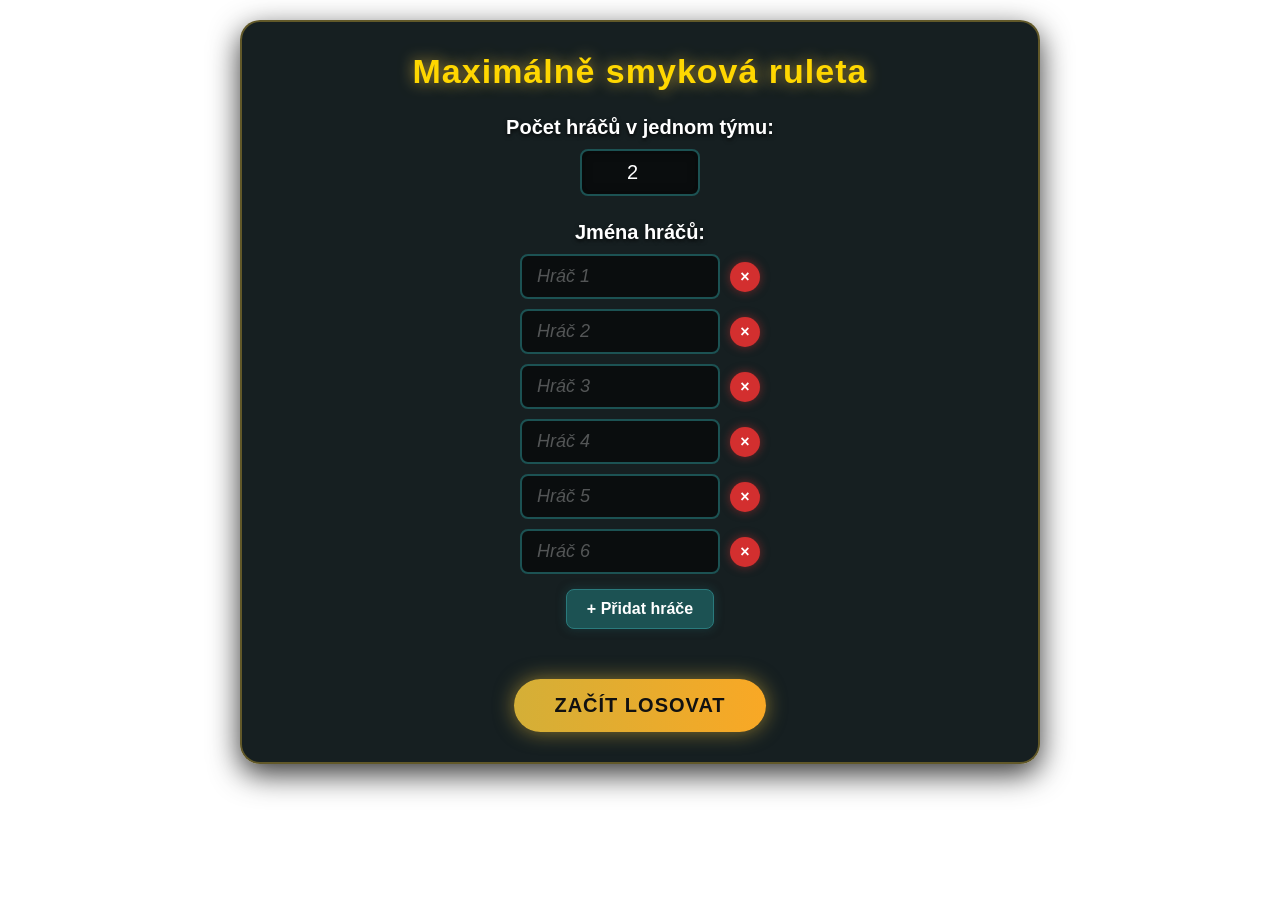
==== ruleta.html @ 49984931 "Add initial implementation of roulette game in HTML" ====
<!DOCTYPE html>
<html lang="cs">
<head>
    <meta charset="UTF-8">
    <meta name="viewport" content="width=device-width, initial-scale=1.0, maximum-scale=1.0, user-scalable=no">
    <meta name="apple-mobile-web-app-capable" content="yes">
    <meta name="apple-mobile-web-app-status-bar-style" content="black-translucent">
    <title>Maximo smyko - Tvorba týmů</title>
    <style>
        *, *::before, *::after {
            box-sizing: border-box;
        }

        body {
            background-image: url('vnitrekmaximo.png');
            background-size: cover;
            background-position: center;
            background-attachment: fixed;
            
            color: #ffffff;
            font-family: 'Segoe UI', Tahoma, Geneva, Verdana, sans-serif;
            display: flex;
            flex-direction: column;
            align-items: center;
            justify-content: flex-start;
            min-height: 100vh;
            margin: 0;
            padding: 20px;
        }

        .container {
            background: rgba(10, 20, 22, 0.95);
            padding: 30px;
            border-radius: 20px;
            text-align: center;
            max-width: 800px;
            width: 100%;
            box-shadow: 0 10px 30px rgba(0,0,0,0.8);
            border: 2px solid rgba(212, 175, 55, 0.4);
            backdrop-filter: blur(5px);
        }

        h2 {
            margin-top: 0;
            margin-bottom: 25px;
            text-shadow: 0 0 15px rgba(212, 175, 55, 0.8);
            font-size: 34px;
            letter-spacing: 1px;
            color: #ffd700;
        }

        .input-group {
            margin-bottom: 25px;
        }

        .input-group label {
            display: block;
            margin-bottom: 10px;
            font-weight: bold;
            color: #ffffff;
            font-size: 20px;
            text-shadow: 0 2px 4px rgba(0,0,0,0.8);
        }

        input[type="number"] {
            background: rgba(0, 0, 0, 0.6);
            color: white;
            border: 2px solid #1c5253;
            border-radius: 8px;
            padding: 10px;
            font-size: 20px;
            width: 120px;
            text-align: center;
            outline: none;
            box-shadow: inset 0 0 10px rgba(0,0,0,0.5);
            transition: border-color 0.3s;
        }
        
        input[type="number"]:focus, .name-row input:focus {
            border-color: #ffd700;
        }

        #names-list {
            display: flex;
            flex-direction: column;
            gap: 10px;
            align-items: center;
            margin-bottom: 15px;
        }

        .name-row {
            display: flex;
            gap: 10px;
            align-items: center;
        }

        .name-row input {
            background: rgba(0, 0, 0, 0.6);
            color: white;
            border: 2px solid #1c5253;
            border-radius: 8px;
            padding: 10px 15px;
            font-size: 18px;
            width: 200px;
            outline: none;
            transition: border-color 0.3s;
        }
        
        .name-row input::placeholder {
            color: rgba(255, 255, 255, 0.3);
            font-style: italic;
        }

        .remove-btn {
            background: #d32f2f;
            color: white;
            border: none;
            border-radius: 50%;
            width: 30px;
            height: 30px;
            font-size: 16px;
            cursor: pointer;
            font-weight: bold;
            padding: 0;
            line-height: 30px;
            box-shadow: 0 0 10px rgba(211, 47, 47, 0.5);
        }

        .add-btn {
            background: #1c5253;
            color: white;
            border: 1px solid #2a7a7c;
            border-radius: 8px;
            padding: 10px 20px;
            font-size: 16px;
            cursor: pointer;
            font-weight: bold;
            margin-bottom: 25px;
            box-shadow: 0 0 10px rgba(28, 82, 83, 0.5);
        }

        .action-buttons {
            display: flex;
            justify-content: center;
            align-items: center;
            gap: 15px;
            margin-top: 15px;
        }

        .primary-btn {
            background: linear-gradient(90deg, #d4af37, #f9a825);
            border: none;
            padding: 15px 40px;
            color: #111;
            font-size: 20px;
            border-radius: 30px;
            cursor: pointer;
            font-weight: bold;
            box-shadow: 0 0 20px rgba(212, 175, 55, 0.6);
            transition: transform 0.2s, box-shadow 0.2s;
            text-transform: uppercase;
            letter-spacing: 1px;
            white-space: nowrap;
        }

        .primary-btn:disabled {
            background: #4a4a4a;
            color: #888;
            box-shadow: none;
            cursor: not-allowed;
            opacity: 0.6;
        }

        .secondary-btn {
            background: rgba(0, 0, 0, 0.6);
            border: 2px solid #d4af37;
            padding: 15px 30px;
            color: #d4af37;
            font-size: 18px;
            border-radius: 30px;
            cursor: pointer;
            font-weight: bold;
            transition: all 0.2s;
            text-transform: uppercase;
        }

        #roulette-screen {
            display: none;
            margin-top: 0;
        }

        .wheel-wrapper {
            position: relative;
            margin: 0 auto 20px auto;
            width: 100%;
            max-width: 400px;
            display: flex;
            justify-content: center;
            align-items: center;
        }

        canvas {
            width: 100%;
            height: auto;
            border-radius: 50%;
            box-shadow: 0 0 40px rgba(212, 175, 55, 0.4);
            border: 6px solid #1c5253;
            background: #000;
        }

        #center-logo {
            position: absolute;
            top: 50%;
            left: 50%;
            transform: translate(-50%, -50%);
            width: 20%;  
            max-width: 80px;
            height: auto;
            z-index: 5;
            filter: drop-shadow(0 0 10px rgba(0,0,0,0.8));
            pointer-events: none;
        }

        .pointer {
            position: absolute;
            top: -18px;
            left: 50%;
            transform: translateX(-50%);
            width: 0; 
            height: 0; 
            border-left: 20px solid transparent;
            border-right: 20px solid transparent;
            border-top: 35px solid #ffffff;
            z-index: 10;
            filter: drop-shadow(0 5px 5px rgba(0,0,0,0.8));
        }

        #status-text {
            font-size: 24px;
            font-weight: bold;
            margin-bottom: 10px;
            color: #ffd700;
            text-shadow: 0 2px 4px rgba(0,0,0,0.8);
        }

        #winner-text {
            height: 40px;
            font-size: 32px;
            font-weight: bold;
            margin-bottom: 25px;
            color: #ffffff;
            text-shadow: 0 0 15px #d4af37, 0 0 30px #f9a825;
            display: flex;
            justify-content: center;
            align-items: center;
        }

        #teams-display {
            margin-top: 25px;
            display: flex;
            flex-wrap: wrap;
            justify-content: center;
            gap: 15px;
        }

        .team-card {
            background: rgba(0, 0, 0, 0.7);
            border: 2px solid #d4af37;
            border-radius: 12px;
            padding: 15px;
            min-width: 140px;
            flex: 1 1 40%;
            max-width: 200px;
            text-align: left;
            box-shadow: 0 5px 15px rgba(0,0,0,0.5);
        }

        .team-card h3 {
            margin: 0 0 10px 0;
            color: #ffd700;
            border-bottom: 2px solid #1c5253;
            padding-bottom: 8px;
            font-size: 18px;
            text-align: center;
            text-shadow: 0 2px 4px rgba(0,0,0,0.5);
        }

        .team-card ul {
            list-style: none;
            padding: 0;
            margin: 0;
        }

        .team-card li {
            margin-bottom: 6px;
            font-size: 16px;
            text-align: center;
            font-weight: 500;
        }

        @media (max-width: 500px) {
            body { padding: 10px; }
            .container { padding: 15px; }
            h2 { font-size: 26px; margin-bottom: 20px; }
            .name-row input { width: 160px; }
            #status-text { font-size: 20px; }
            #winner-text { font-size: 26px; margin-bottom: 20px; }
            .primary-btn { padding: 12px 25px; font-size: 16px; }
            .secondary-btn { padding: 12px 20px; font-size: 14px; }
            .action-buttons { gap: 10px; }
            .team-card { min-width: 120px; padding: 10px; }
            .team-card h3 { font-size: 16px; }
            .team-card li { font-size: 15px; }
        }
    </style>
</head>
<body>

    <div id="menu-screen" class="container">
        <h2>Maximálně smyková ruleta</h2>
        
        <div class="input-group">
            <label for="team-size">Počet hráčů v jednom týmu:</label>
            <input type="number" id="team-size" value="2" min="1">
        </div>

        <div class="input-group">
            <label>Jména hráčů:</label>
            <div id="names-list"></div>
            <button class="add-btn" onclick="addNameField()">+ Přidat hráče</button>
        </div>
        
        <button class="primary-btn" onclick="startRoulette()">Začít losovat</button>
    </div>

    <div id="roulette-screen" class="container">
        <div id="status-text">Točíme pro: Tým 1</div>
        <div id="winner-text"></div>
        
        <div class="wheel-wrapper" id="wheel-container">
            <div class="pointer"></div>
            <img src="korunka.png" id="center-logo" alt="Maximo smyko">
            <canvas id="wheel" width="400" height="400"></canvas>
        </div>
        
        <div class="action-buttons">
            <button class="secondary-btn" onclick="goBack()">Zpět</button>
            <button class="primary-btn" id="spin-btn" onclick="spin()">Zatočit</button>
        </div>

        <div id="teams-display"></div>
    </div>

    <script>
        let playerCount = 0; 
        
        function addNameField(value = "") {
            playerCount++;
            const list = document.getElementById("names-list");
            const row = document.createElement("div");
            row.className = "name-row";
            
            const input = document.createElement("input");
            input.type = "text";
            input.value = value;
            input.placeholder = "Hráč " + playerCount;
            
            const removeBtn = document.createElement("button");
            removeBtn.className = "remove-btn";
            removeBtn.innerText = "×";
            removeBtn.onclick = function() {
                list.removeChild(row);
            };
            
            row.appendChild(input);
            row.appendChild(removeBtn);
            list.appendChild(row);
        }

        for(let i = 0; i < 6; i++) {
            addNameField();
        }

        function goBack() {
            document.getElementById("roulette-screen").style.display = "none";
            document.getElementById("menu-screen").style.display = "block";
            document.getElementById("wheel-container").style.display = "flex";
        }

        const canvas = document.getElementById("wheel");
        const ctx = canvas.getContext("2d");
        const radius = canvas.width / 2;
        
        let remainingNames = [];
        let teamSize = 2;
        let teams = [[]];
        let currentTeamIndex = 0;
        let currentAngle = 0;
        let isSpinning = false;
        
        const colors = ["#143a3b", "#d4af37", "#1c5253", "#f9a825", "#0d2728", "#c5a030"];

        // --- VYLEPŠENÝ ZVUKOVÝ SYSTÉM (BÍLÝ ŠUM = MECHANICKÉ KLAPNUTÍ) ---
        let audioCtx;

        function initAudio() {
            if (!audioCtx) {
                audioCtx = new (window.AudioContext || window.webkitAudioContext)();
            }
            if (audioCtx.state === 'suspended') {
                audioCtx.resume();
            }
        }

        function playClickSound() {
            if (!audioCtx) return;
            
            // Vytvoříme buffer pro bílý šum (velmi krátký)
            const bufferSize = audioCtx.sampleRate * 0.05; // 0.05 sekundy
            const buffer = audioCtx.createBuffer(1, bufferSize, audioCtx.sampleRate);
            const data = buffer.getChannelData(0);
            
            // Naplníme buffer náhodnými hodnotami (šum)
            for (let i = 0; i < bufferSize; i++) {
                data[i] = Math.random() * 2 - 1;
            }
            
            const noise = audioCtx.createBufferSource();
            noise.buffer = buffer;
            
            // Použijeme filtr, abychom odřízli vysoké frekvence a znělo to tupěji (více jako plast/dřevo)
            const filter = audioCtx.createBiquadFilter();
            filter.type = 'lowpass';
            filter.frequency.value = 1000;
            
            // Gain node pro utlumení zvuku
            const gainNode = audioCtx.createGain();
            
            // Zvuk musí velmi prudce klesnout (perkusivní obálka)
            gainNode.gain.setValueAtTime(0.5, audioCtx.currentTime);
            gainNode.gain.exponentialRampToValueAtTime(0.01, audioCtx.currentTime + 0.03);
            
            noise.connect(filter);
            filter.connect(gainNode);
            gainNode.connect(audioCtx.destination);
            
            noise.start();
        }
        // -------------------------------------------------------------------

        function normalizeName(name) {
            return name.toLowerCase().normalize("NFD").replace(/[\u0300-\u036f]/g, "").trim();
        }

        const secretPairs = [
            ["vasa", "terka"],
            ["david", "eliska"]
        ];

        function isHalfOfAvailablePair(name) {
            let n = normalizeName(name);
            for (let pair of secretPairs) {
                let p1 = pair[0], p2 = pair[1];
                if (n === p1 && remainingNames.some(x => normalizeName(x) === p2)) return true;
                if (n === p2 && remainingNames.some(x => normalizeName(x) === p1)) return true;
            }
            return false;
        }

        function determineWinnerIndex() {
            let targetName = null;
            let currentTeam = teams[currentTeamIndex];
            let isLastSlot = (currentTeam.length === teamSize - 1);

            for (let pair of secretPairs) {
                let p1 = pair[0];
                let p2 = pair[1];

                let hasP1 = currentTeam.some(name => normalizeName(name) === p1);
                let hasP2 = currentTeam.some(name => normalizeName(name) === p2);
                
                let p1Available = remainingNames.find(name => normalizeName(name) === p1);
                let p2Available = remainingNames.find(name => normalizeName(name) === p2);

                if (hasP1 && p2Available) targetName = p2Available;
                if (hasP2 && p1Available) targetName = p1Available;
            }

            if (targetName) {
                return remainingNames.indexOf(targetName);
            }

            let validCandidates = remainingNames.map((n, i) => i);
            
            if (isLastSlot && teamSize >= 2) {
                validCandidates = validCandidates.filter(i => !isHalfOfAvailablePair(remainingNames[i]));
                if (validCandidates.length === 0) {
                    validCandidates = remainingNames.map((n, i) => i);
                }
            }
            
            return validCandidates[Math.floor(Math.random() * validCandidates.length)];
        }

        function startRoulette() {
            const inputs = document.querySelectorAll("#names-list input");
            remainingNames = Array.from(inputs).map(inp => inp.value.trim()).filter(n => n !== "");
            teamSize = parseInt(document.getElementById("team-size").value);
            
            if(remainingNames.length < 2) {
                alert("Zadej prosím jména alespoň do 2 políček.");
                return;
            }
            if(teamSize < 1 || isNaN(teamSize)) {
                alert("Velikost týmu musí být alespoň 1.");
                return;
            }

            teams = [[]];
            currentTeamIndex = 0;
            currentAngle = 0;

            document.getElementById("menu-screen").style.display = "none";
            document.getElementById("roulette-screen").style.display = "block";
            document.getElementById("spin-btn").disabled = false;
            document.getElementById("winner-text").innerText = "";
            
            updateStatusText();
            renderTeamsUI();
            drawWheel();
        }

        function drawWheel() {
            ctx.clearRect(0, 0, canvas.width, canvas.height);
            if (remainingNames.length === 0) return;

            const sliceAngle = (2 * Math.PI) / remainingNames.length;

            for (let i = 0; i < remainingNames.length; i++) {
                const startAngle = currentAngle + i * sliceAngle;
                const endAngle = startAngle + sliceAngle;

                ctx.beginPath();
                ctx.moveTo(radius, radius);
                ctx.arc(radius, radius, radius, startAngle, endAngle);
                ctx.fillStyle = colors[i % colors.length];
                ctx.fill();
                ctx.lineWidth = 2;
                ctx.strokeStyle = "#0a1416";
                ctx.stroke();

                ctx.save();
                ctx.translate(radius, radius);
                ctx.rotate(startAngle + sliceAngle / 2);
                ctx.textAlign = "right";
                
                if (colors[i % colors.length] === "#d4af37" || colors[i % colors.length] === "#f9a825" || colors[i % colors.length] === "#c5a030") {
                    ctx.fillStyle = "#111111";
                } else {
                    ctx.fillStyle = "#ffffff";
                }
                
                ctx.font = "bold 22px sans-serif";
                
                if (remainingNames.length === 1) {
                    ctx.textAlign = "center";
                    ctx.fillText(remainingNames[i], 0, -radius/2);
                } else {
                    ctx.fillText(remainingNames[i], radius - 25, 8);
                }
                ctx.restore();
            }
            
            ctx.beginPath();
            ctx.arc(radius, radius, 65, 0, 2 * Math.PI);
            ctx.fillStyle = "#0a1416";
            ctx.fill();
            ctx.lineWidth = 3;
            ctx.strokeStyle = "#d4af37";
            ctx.stroke();
        }

        function easeOutCubic(t, b, c, d) {
            t /= d;
            t--;
            return c * (t * t * t + 1) + b;
        }

        function spin() {
            if (isSpinning || remainingNames.length === 0) return;
            isSpinning = true;
            
            initAudio(); 
            
            document.getElementById("winner-text").innerText = "Losování...";
            document.getElementById("spin-btn").disabled = true;

            let targetIndex = determineWinnerIndex();
            
            const sliceAngle = (2 * Math.PI) / remainingNames.length;
            let baseEndAngle = (3 * Math.PI / 2) - (targetIndex + 0.5) * sliceAngle;
            
            let startAngle = currentAngle;
            let endAngle = baseEndAngle;
            
            let extraSpins = Math.floor(Math.random() * 3) + 4;
            while(endAngle <= startAngle + (extraSpins * 2 * Math.PI)) {
                endAngle += 2 * Math.PI;
            }

            const spinTimeTotal = Math.random() * 1000 + 3500; 
            let startTime = null;
            let lastSliceIndex = -1; 

            function rotate(timestamp) {
                if (!startTime) startTime = timestamp;
                let progress = timestamp - startTime;
                
                if (progress >= spinTimeTotal) {
                    currentAngle = endAngle % (2 * Math.PI);
                    isSpinning = false;
                    drawWheel();
                    processWinner(targetIndex);
                    return;
                }
                
                currentAngle = easeOutCubic(progress, startAngle, endAngle - startAngle, spinTimeTotal);
                
                let currentDeg = currentAngle % (2 * Math.PI);
                let pointerAngle = (3 * Math.PI / 2) - currentDeg;
                if (pointerAngle < 0) pointerAngle += 2 * Math.PI;
                let currentSliceIndex = Math.floor(pointerAngle / sliceAngle);
                
                if (lastSliceIndex !== -1 && currentSliceIndex !== lastSliceIndex) {
                    playClickSound();
                }
                lastSliceIndex = currentSliceIndex;
                
                drawWheel();
                requestAnimationFrame(rotate);
            }
            requestAnimationFrame(rotate);
        }

        function processWinner(index) {
            const winner = remainingNames[index];
            document.getElementById("winner-text").innerText = winner + "!";

            teams[currentTeamIndex].push(winner);
            remainingNames.splice(index, 1);

            if (teams[currentTeamIndex].length >= teamSize && remainingNames.length > 0) {
                teams.push([]); 
                currentTeamIndex++; 
            }

            renderTeamsUI();
            updateStatusText();

            if (remainingNames.length > 0) {
                drawWheel();
                document.getElementById("spin-btn").disabled = false;
            } else {
                document.getElementById("wheel-container").style.display = "none";
                document.getElementById("status-text").innerText = "Rozlosování je kompletní!";
            }
        }

        function updateStatusText() {
            if (remainingNames.length > 0) {
                const currentTeamNumber = currentTeamIndex + 1;
                const currentMembers = teams[currentTeamIndex].length;
                document.getElementById("status-text").innerText = `Točíme pro: Tým ${currentTeamNumber} (${currentMembers}/${teamSize})`;
            }
        }

        function renderTeamsUI() {
            const container = document.getElementById("teams-display");
            container.innerHTML = ""; 

            teams.forEach((team, index) => {
                if (team.length === 0 && index !== 0) return;

                const card = document.createElement("div");
                card.className = "team-card";
                
                const title = document.createElement("h3");
                title.innerText = `Tým ${index + 1}`;
                card.appendChild(title);

                const list = document.createElement("ul");
                team.forEach(member => {
                    const li = document.createElement("li");
                    li.innerText = member;
                    list.appendChild(li);
                });
                
                card.appendChild(list);
                container.appendChild(card);
            });
        }
    </script>
</body>
</html>
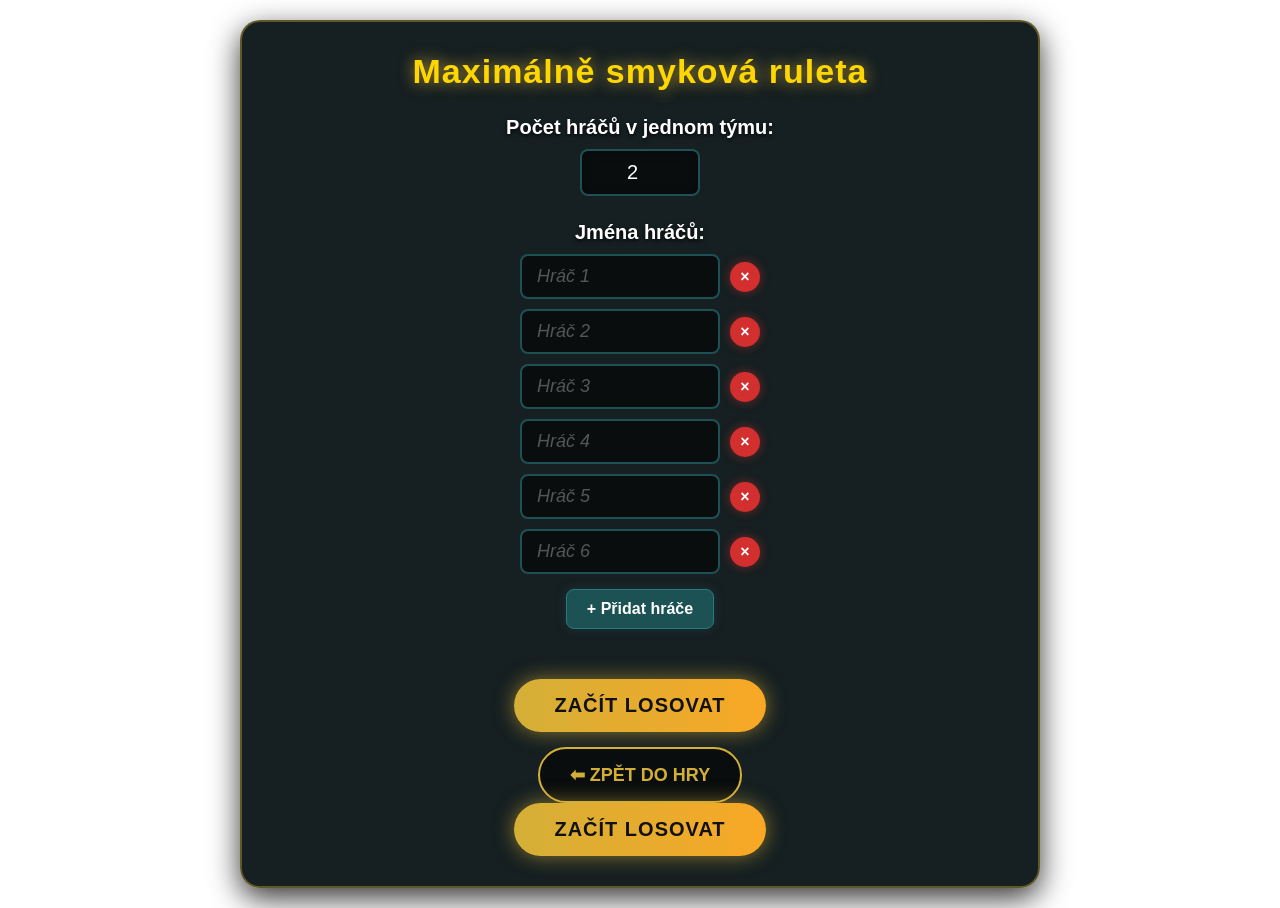
==== commit 6b1fbae1: "Update ruleta.html" ====
--- a/ruleta.html
+++ b/ruleta.html
@@ -324,10 +324,15 @@
             <input type="number" id="team-size" value="2" min="1">
         </div>
 
-        <div class="input-group">
+<div class="input-group">
             <label>Jména hráčů:</label>
             <div id="names-list"></div>
             <button class="add-btn" onclick="addNameField()">+ Přidat hráče</button>
+        </div>
+        
+        <div style="display: flex; flex-direction: column; gap: 15px; align-items: center;">
+            <button class="primary-btn" onclick="startRoulette()">Začít losovat</button>
+            <a href="index.html" class="secondary-btn" style="text-decoration: none; display: inline-block; width: fit-content;">⬅ Zpět do hry</a>
         </div>
         
         <button class="primary-btn" onclick="startRoulette()">Začít losovat</button>
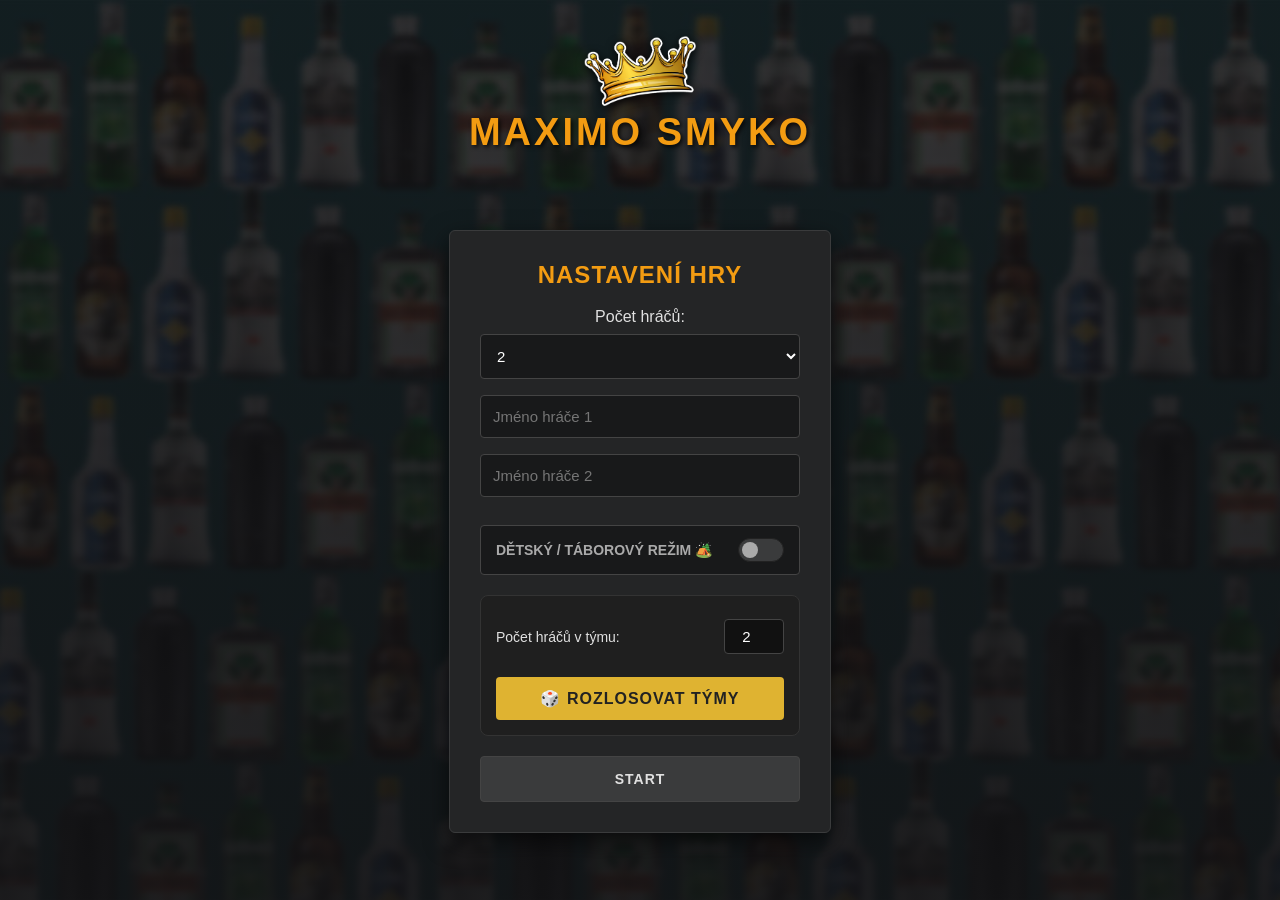
==== commit 4238072a: "Update ruleta.html" ====
--- a/ruleta.html
+++ b/ruleta.html
@@ -5,19 +5,19 @@
     <meta name="viewport" content="width=device-width, initial-scale=1.0, maximum-scale=1.0, user-scalable=no">
     <meta name="apple-mobile-web-app-capable" content="yes">
     <meta name="apple-mobile-web-app-status-bar-style" content="black-translucent">
-    <title>Maximo smyko - Tvorba týmů</title>
+    <title>Maximo smyko - Ruleta</title>
     <style>
         *, *::before, *::after {
             box-sizing: border-box;
         }
 
         body {
-            background-image: url('vnitrekmaximo.png');
+            background-image: url('vnitrekmaximo.jpg');
             background-size: cover;
             background-position: center;
             background-attachment: fixed;
             
-            color: #ffffff;
+            color: #dddddd;
             font-family: 'Segoe UI', Tahoma, Geneva, Verdana, sans-serif;
             display: flex;
             flex-direction: column;
@@ -28,115 +28,25 @@
             padding: 20px;
         }
 
+        /* Vzhled kontejneru sladěný s hlavní hrou */
         .container {
-            background: rgba(10, 20, 22, 0.95);
+            background: #252525;
             padding: 30px;
-            border-radius: 20px;
+            border-radius: 8px;
             text-align: center;
-            max-width: 800px;
+            max-width: 600px;
             width: 100%;
             box-shadow: 0 10px 30px rgba(0,0,0,0.8);
-            border: 2px solid rgba(212, 175, 55, 0.4);
-            backdrop-filter: blur(5px);
+            border: 1px solid #3d3d3d;
         }
 
         h2 {
             margin-top: 0;
             margin-bottom: 25px;
-            text-shadow: 0 0 15px rgba(212, 175, 55, 0.8);
-            font-size: 34px;
+            font-size: 28px;
             letter-spacing: 1px;
-            color: #ffd700;
-        }
-
-        .input-group {
-            margin-bottom: 25px;
-        }
-
-        .input-group label {
-            display: block;
-            margin-bottom: 10px;
-            font-weight: bold;
-            color: #ffffff;
-            font-size: 20px;
-            text-shadow: 0 2px 4px rgba(0,0,0,0.8);
-        }
-
-        input[type="number"] {
-            background: rgba(0, 0, 0, 0.6);
-            color: white;
-            border: 2px solid #1c5253;
-            border-radius: 8px;
-            padding: 10px;
-            font-size: 20px;
-            width: 120px;
-            text-align: center;
-            outline: none;
-            box-shadow: inset 0 0 10px rgba(0,0,0,0.5);
-            transition: border-color 0.3s;
-        }
-        
-        input[type="number"]:focus, .name-row input:focus {
-            border-color: #ffd700;
-        }
-
-        #names-list {
-            display: flex;
-            flex-direction: column;
-            gap: 10px;
-            align-items: center;
-            margin-bottom: 15px;
-        }
-
-        .name-row {
-            display: flex;
-            gap: 10px;
-            align-items: center;
-        }
-
-        .name-row input {
-            background: rgba(0, 0, 0, 0.6);
-            color: white;
-            border: 2px solid #1c5253;
-            border-radius: 8px;
-            padding: 10px 15px;
-            font-size: 18px;
-            width: 200px;
-            outline: none;
-            transition: border-color 0.3s;
-        }
-        
-        .name-row input::placeholder {
-            color: rgba(255, 255, 255, 0.3);
-            font-style: italic;
-        }
-
-        .remove-btn {
-            background: #d32f2f;
-            color: white;
-            border: none;
-            border-radius: 50%;
-            width: 30px;
-            height: 30px;
-            font-size: 16px;
-            cursor: pointer;
-            font-weight: bold;
-            padding: 0;
-            line-height: 30px;
-            box-shadow: 0 0 10px rgba(211, 47, 47, 0.5);
-        }
-
-        .add-btn {
-            background: #1c5253;
-            color: white;
-            border: 1px solid #2a7a7c;
-            border-radius: 8px;
-            padding: 10px 20px;
-            font-size: 16px;
-            cursor: pointer;
-            font-weight: bold;
-            margin-bottom: 25px;
-            box-shadow: 0 0 10px rgba(28, 82, 83, 0.5);
+            color: #f7a800; /* Oranžová z hlavní hry */
+            text-transform: uppercase;
         }
 
         .action-buttons {
@@ -148,52 +58,48 @@
         }
 
         .primary-btn {
-            background: linear-gradient(90deg, #d4af37, #f9a825);
+            background: #dfb331; /* Žlutá z hlavní hry */
             border: none;
-            padding: 15px 40px;
-            color: #111;
-            font-size: 20px;
-            border-radius: 30px;
+            padding: 12px 30px;
+            color: #222;
+            font-size: 18px;
+            border-radius: 4px;
             cursor: pointer;
             font-weight: bold;
-            box-shadow: 0 0 20px rgba(212, 175, 55, 0.6);
-            transition: transform 0.2s, box-shadow 0.2s;
             text-transform: uppercase;
-            letter-spacing: 1px;
-            white-space: nowrap;
-        }
+            transition: opacity 0.2s;
+        }
+        
+        .primary-btn:hover { opacity: 0.9; }
 
         .primary-btn:disabled {
-            background: #4a4a4a;
+            background: #555;
             color: #888;
-            box-shadow: none;
             cursor: not-allowed;
-            opacity: 0.6;
+            opacity: 1;
         }
 
         .secondary-btn {
-            background: rgba(0, 0, 0, 0.6);
-            border: 2px solid #d4af37;
-            padding: 15px 30px;
-            color: #d4af37;
-            font-size: 18px;
-            border-radius: 30px;
+            background: #444; /* Tmavá z hlavní hry */
+            border: none;
+            padding: 12px 25px;
+            color: #fff;
+            font-size: 16px;
+            border-radius: 4px;
             cursor: pointer;
             font-weight: bold;
-            transition: all 0.2s;
+            transition: background 0.2s;
             text-transform: uppercase;
-        }
-
-        #roulette-screen {
-            display: none;
-            margin-top: 0;
-        }
+            text-decoration: none;
+        }
+
+        .secondary-btn:hover { background: #555; }
 
         .wheel-wrapper {
             position: relative;
             margin: 0 auto 20px auto;
             width: 100%;
-            max-width: 400px;
+            max-width: 380px;
             display: flex;
             justify-content: center;
             align-items: center;
@@ -203,8 +109,8 @@
             width: 100%;
             height: auto;
             border-radius: 50%;
-            box-shadow: 0 0 40px rgba(212, 175, 55, 0.4);
-            border: 6px solid #1c5253;
+            box-shadow: 0 0 30px rgba(0,0,0,0.5);
+            border: 6px solid #1c1c1c;
             background: #000;
         }
 
@@ -213,7 +119,7 @@
             top: 50%;
             left: 50%;
             transform: translate(-50%, -50%);
-            width: 20%;  
+            width: 25%;  
             max-width: 80px;
             height: auto;
             z-index: 5;
@@ -223,7 +129,7 @@
 
         .pointer {
             position: absolute;
-            top: -18px;
+            top: -15px;
             left: 50%;
             transform: translateX(-50%);
             width: 0; 
@@ -232,24 +138,22 @@
             border-right: 20px solid transparent;
             border-top: 35px solid #ffffff;
             z-index: 10;
-            filter: drop-shadow(0 5px 5px rgba(0,0,0,0.8));
+            filter: drop-shadow(0 4px 5px rgba(0,0,0,0.6));
         }
 
         #status-text {
-            font-size: 24px;
+            font-size: 20px;
             font-weight: bold;
             margin-bottom: 10px;
-            color: #ffd700;
-            text-shadow: 0 2px 4px rgba(0,0,0,0.8);
+            color: #f7a800;
         }
 
         #winner-text {
             height: 40px;
-            font-size: 32px;
+            font-size: 28px;
             font-weight: bold;
-            margin-bottom: 25px;
+            margin-bottom: 20px;
             color: #ffffff;
-            text-shadow: 0 0 15px #d4af37, 0 0 30px #f9a825;
             display: flex;
             justify-content: center;
             align-items: center;
@@ -264,25 +168,24 @@
         }
 
         .team-card {
-            background: rgba(0, 0, 0, 0.7);
-            border: 2px solid #d4af37;
-            border-radius: 12px;
+            background: #1a1a1a;
+            border: 1px solid #444;
+            border-radius: 6px;
             padding: 15px;
-            min-width: 140px;
+            min-width: 130px;
             flex: 1 1 40%;
-            max-width: 200px;
+            max-width: 180px;
             text-align: left;
-            box-shadow: 0 5px 15px rgba(0,0,0,0.5);
+            box-shadow: 0 4px 10px rgba(0,0,0,0.4);
         }
 
         .team-card h3 {
             margin: 0 0 10px 0;
-            color: #ffd700;
-            border-bottom: 2px solid #1c5253;
+            color: #dfb331;
+            border-bottom: 1px solid #333;
             padding-bottom: 8px;
-            font-size: 18px;
+            font-size: 16px;
             text-align: center;
-            text-shadow: 0 2px 4px rgba(0,0,0,0.5);
         }
 
         .team-card ul {
@@ -293,53 +196,28 @@
 
         .team-card li {
             margin-bottom: 6px;
-            font-size: 16px;
+            font-size: 15px;
             text-align: center;
-            font-weight: 500;
+            color: #eee;
         }
 
         @media (max-width: 500px) {
             body { padding: 10px; }
-            .container { padding: 15px; }
-            h2 { font-size: 26px; margin-bottom: 20px; }
-            .name-row input { width: 160px; }
-            #status-text { font-size: 20px; }
-            #winner-text { font-size: 26px; margin-bottom: 20px; }
-            .primary-btn { padding: 12px 25px; font-size: 16px; }
-            .secondary-btn { padding: 12px 20px; font-size: 14px; }
-            .action-buttons { gap: 10px; }
-            .team-card { min-width: 120px; padding: 10px; }
-            .team-card h3 { font-size: 16px; }
-            .team-card li { font-size: 15px; }
+            .container { padding: 20px; }
+            h2 { font-size: 24px; }
+            #status-text { font-size: 18px; }
+            #winner-text { font-size: 24px; margin-bottom: 15px; }
+            .primary-btn { padding: 12px 20px; font-size: 16px; }
+            .secondary-btn { padding: 12px 15px; font-size: 14px; }
+            .team-card { min-width: 110px; padding: 10px; }
         }
     </style>
 </head>
 <body>
 
-    <div id="menu-screen" class="container">
+    <div class="container" id="roulette-screen" style="display: none;">
         <h2>Maximálně smyková ruleta</h2>
-        
-        <div class="input-group">
-            <label for="team-size">Počet hráčů v jednom týmu:</label>
-            <input type="number" id="team-size" value="2" min="1">
-        </div>
-
-<div class="input-group">
-            <label>Jména hráčů:</label>
-            <div id="names-list"></div>
-            <button class="add-btn" onclick="addNameField()">+ Přidat hráče</button>
-        </div>
-        
-        <div style="display: flex; flex-direction: column; gap: 15px; align-items: center;">
-            <button class="primary-btn" onclick="startRoulette()">Začít losovat</button>
-            <a href="index.html" class="secondary-btn" style="text-decoration: none; display: inline-block; width: fit-content;">⬅ Zpět do hry</a>
-        </div>
-        
-        <button class="primary-btn" onclick="startRoulette()">Začít losovat</button>
-    </div>
-
-    <div id="roulette-screen" class="container">
-        <div id="status-text">Točíme pro: Tým 1</div>
+        <div id="status-text">Připravuji losování...</div>
         <div id="winner-text"></div>
         
         <div class="wheel-wrapper" id="wheel-container">
@@ -349,49 +227,14 @@
         </div>
         
         <div class="action-buttons">
-            <button class="secondary-btn" onclick="goBack()">Zpět</button>
-            <button class="primary-btn" id="spin-btn" onclick="spin()">Zatočit</button>
+            <a href="index.html" class="secondary-btn">Zpět do hry</a>
+            <button class="primary-btn" id="spin-btn" onclick="spin()">ZATOČIT</button>
         </div>
 
         <div id="teams-display"></div>
     </div>
 
     <script>
-        let playerCount = 0; 
-        
-        function addNameField(value = "") {
-            playerCount++;
-            const list = document.getElementById("names-list");
-            const row = document.createElement("div");
-            row.className = "name-row";
-            
-            const input = document.createElement("input");
-            input.type = "text";
-            input.value = value;
-            input.placeholder = "Hráč " + playerCount;
-            
-            const removeBtn = document.createElement("button");
-            removeBtn.className = "remove-btn";
-            removeBtn.innerText = "×";
-            removeBtn.onclick = function() {
-                list.removeChild(row);
-            };
-            
-            row.appendChild(input);
-            row.appendChild(removeBtn);
-            list.appendChild(row);
-        }
-
-        for(let i = 0; i < 6; i++) {
-            addNameField();
-        }
-
-        function goBack() {
-            document.getElementById("roulette-screen").style.display = "none";
-            document.getElementById("menu-screen").style.display = "block";
-            document.getElementById("wheel-container").style.display = "flex";
-        }
-
         const canvas = document.getElementById("wheel");
         const ctx = canvas.getContext("2d");
         const radius = canvas.width / 2;
@@ -403,56 +246,61 @@
         let currentAngle = 0;
         let isSpinning = false;
         
-        const colors = ["#143a3b", "#d4af37", "#1c5253", "#f9a825", "#0d2728", "#c5a030"];
-
-        // --- VYLEPŠENÝ ZVUKOVÝ SYSTÉM (BÍLÝ ŠUM = MECHANICKÉ KLAPNUTÍ) ---
+        // Barvy rulety upravené do tmavých tónů a oranžové z hlavní hry
+        const colors = ["#2a2a2a", "#dfb331", "#1f1f1f", "#d9a128", "#111111", "#c5901b"];
+
+        // --- AUTOMATICKÉ NAČTENÍ JMEN Z HLAVNÍ HRY ---
+        window.onload = function() {
+            const storedNames = sessionStorage.getItem('maximo_roulette_names');
+            const storedSize = sessionStorage.getItem('maximo_roulette_size');
+            
+            if (storedNames) {
+                remainingNames = JSON.parse(storedNames);
+                teamSize = parseInt(storedSize) || 2;
+                document.getElementById('roulette-screen').style.display = 'block';
+                
+                updateStatusText();
+                renderTeamsUI();
+                drawWheel();
+            } else {
+                // Pokud sem někdo zabloudí bez zadání jmen, pošleme ho zpět
+                window.location.href = 'index.html';
+            }
+        };
+
+        // --- ZVUKOVÝ SYSTÉM (SYNTETIZÁTOR) ---
         let audioCtx;
-
         function initAudio() {
             if (!audioCtx) {
                 audioCtx = new (window.AudioContext || window.webkitAudioContext)();
             }
-            if (audioCtx.state === 'suspended') {
-                audioCtx.resume();
-            }
+            if (audioCtx.state === 'suspended') audioCtx.resume();
         }
 
         function playClickSound() {
             if (!audioCtx) return;
-            
-            // Vytvoříme buffer pro bílý šum (velmi krátký)
-            const bufferSize = audioCtx.sampleRate * 0.05; // 0.05 sekundy
+            const bufferSize = audioCtx.sampleRate * 0.05;
             const buffer = audioCtx.createBuffer(1, bufferSize, audioCtx.sampleRate);
             const data = buffer.getChannelData(0);
-            
-            // Naplníme buffer náhodnými hodnotami (šum)
-            for (let i = 0; i < bufferSize; i++) {
-                data[i] = Math.random() * 2 - 1;
-            }
+            for (let i = 0; i < bufferSize; i++) data[i] = Math.random() * 2 - 1;
             
             const noise = audioCtx.createBufferSource();
             noise.buffer = buffer;
-            
-            // Použijeme filtr, abychom odřízli vysoké frekvence a znělo to tupěji (více jako plast/dřevo)
             const filter = audioCtx.createBiquadFilter();
             filter.type = 'lowpass';
             filter.frequency.value = 1000;
-            
-            // Gain node pro utlumení zvuku
             const gainNode = audioCtx.createGain();
             
-            // Zvuk musí velmi prudce klesnout (perkusivní obálka)
-            gainNode.gain.setValueAtTime(0.5, audioCtx.currentTime);
+            gainNode.gain.setValueAtTime(0.4, audioCtx.currentTime);
             gainNode.gain.exponentialRampToValueAtTime(0.01, audioCtx.currentTime + 0.03);
             
             noise.connect(filter);
             filter.connect(gainNode);
             gainNode.connect(audioCtx.destination);
-            
             noise.start();
         }
-        // -------------------------------------------------------------------
-
+
+        // --- TAJNÁ LOGIKA PRO PÁROVÁNÍ ---
         function normalizeName(name) {
             return name.toLowerCase().normalize("NFD").replace(/[\u0300-\u036f]/g, "").trim();
         }
@@ -478,12 +326,9 @@
             let isLastSlot = (currentTeam.length === teamSize - 1);
 
             for (let pair of secretPairs) {
-                let p1 = pair[0];
-                let p2 = pair[1];
-
+                let p1 = pair[0], p2 = pair[1];
                 let hasP1 = currentTeam.some(name => normalizeName(name) === p1);
                 let hasP2 = currentTeam.some(name => normalizeName(name) === p2);
-                
                 let p1Available = remainingNames.find(name => normalizeName(name) === p1);
                 let p2Available = remainingNames.find(name => normalizeName(name) === p2);
 
@@ -491,48 +336,14 @@
                 if (hasP2 && p1Available) targetName = p1Available;
             }
 
-            if (targetName) {
-                return remainingNames.indexOf(targetName);
-            }
+            if (targetName) return remainingNames.indexOf(targetName);
 
             let validCandidates = remainingNames.map((n, i) => i);
-            
             if (isLastSlot && teamSize >= 2) {
                 validCandidates = validCandidates.filter(i => !isHalfOfAvailablePair(remainingNames[i]));
-                if (validCandidates.length === 0) {
-                    validCandidates = remainingNames.map((n, i) => i);
-                }
-            }
-            
+                if (validCandidates.length === 0) validCandidates = remainingNames.map((n, i) => i);
+            }
             return validCandidates[Math.floor(Math.random() * validCandidates.length)];
-        }
-
-        function startRoulette() {
-            const inputs = document.querySelectorAll("#names-list input");
-            remainingNames = Array.from(inputs).map(inp => inp.value.trim()).filter(n => n !== "");
-            teamSize = parseInt(document.getElementById("team-size").value);
-            
-            if(remainingNames.length < 2) {
-                alert("Zadej prosím jména alespoň do 2 políček.");
-                return;
-            }
-            if(teamSize < 1 || isNaN(teamSize)) {
-                alert("Velikost týmu musí být alespoň 1.");
-                return;
-            }
-
-            teams = [[]];
-            currentTeamIndex = 0;
-            currentAngle = 0;
-
-            document.getElementById("menu-screen").style.display = "none";
-            document.getElementById("roulette-screen").style.display = "block";
-            document.getElementById("spin-btn").disabled = false;
-            document.getElementById("winner-text").innerText = "";
-            
-            updateStatusText();
-            renderTeamsUI();
-            drawWheel();
         }
 
         function drawWheel() {
@@ -550,8 +361,8 @@
                 ctx.arc(radius, radius, radius, startAngle, endAngle);
                 ctx.fillStyle = colors[i % colors.length];
                 ctx.fill();
-                ctx.lineWidth = 2;
-                ctx.strokeStyle = "#0a1416";
+                ctx.lineWidth = 1;
+                ctx.strokeStyle = "#000";
                 ctx.stroke();
 
                 ctx.save();
@@ -559,7 +370,7 @@
                 ctx.rotate(startAngle + sliceAngle / 2);
                 ctx.textAlign = "right";
                 
-                if (colors[i % colors.length] === "#d4af37" || colors[i % colors.length] === "#f9a825" || colors[i % colors.length] === "#c5a030") {
+                if (colors[i % colors.length].includes("dfb") || colors[i % colors.length].includes("c59") || colors[i % colors.length].includes("d9a")) {
                     ctx.fillStyle = "#111111";
                 } else {
                     ctx.fillStyle = "#ffffff";
@@ -578,17 +389,15 @@
             
             ctx.beginPath();
             ctx.arc(radius, radius, 65, 0, 2 * Math.PI);
-            ctx.fillStyle = "#0a1416";
+            ctx.fillStyle = "#1a1a1a";
             ctx.fill();
-            ctx.lineWidth = 3;
-            ctx.strokeStyle = "#d4af37";
+            ctx.lineWidth = 2;
+            ctx.strokeStyle = "#dfb331";
             ctx.stroke();
         }
 
         function easeOutCubic(t, b, c, d) {
-            t /= d;
-            t--;
-            return c * (t * t * t + 1) + b;
+            t /= d; t--; return c * (t * t * t + 1) + b;
         }
 
         function spin() {
@@ -596,7 +405,6 @@
             isSpinning = true;
             
             initAudio(); 
-            
             document.getElementById("winner-text").innerText = "Losování...";
             document.getElementById("spin-btn").disabled = true;
 
@@ -607,11 +415,8 @@
             
             let startAngle = currentAngle;
             let endAngle = baseEndAngle;
-            
             let extraSpins = Math.floor(Math.random() * 3) + 4;
-            while(endAngle <= startAngle + (extraSpins * 2 * Math.PI)) {
-                endAngle += 2 * Math.PI;
-            }
+            while(endAngle <= startAngle + (extraSpins * 2 * Math.PI)) endAngle += 2 * Math.PI;
 
             const spinTimeTotal = Math.random() * 1000 + 3500; 
             let startTime = null;
@@ -636,9 +441,7 @@
                 if (pointerAngle < 0) pointerAngle += 2 * Math.PI;
                 let currentSliceIndex = Math.floor(pointerAngle / sliceAngle);
                 
-                if (lastSliceIndex !== -1 && currentSliceIndex !== lastSliceIndex) {
-                    playClickSound();
-                }
+                if (lastSliceIndex !== -1 && currentSliceIndex !== lastSliceIndex) playClickSound();
                 lastSliceIndex = currentSliceIndex;
                 
                 drawWheel();
@@ -667,7 +470,7 @@
                 document.getElementById("spin-btn").disabled = false;
             } else {
                 document.getElementById("wheel-container").style.display = "none";
-                document.getElementById("status-text").innerText = "Rozlosování je kompletní!";
+                document.getElementById("status-text").innerText = "Rozlosování dokončeno!";
             }
         }
 
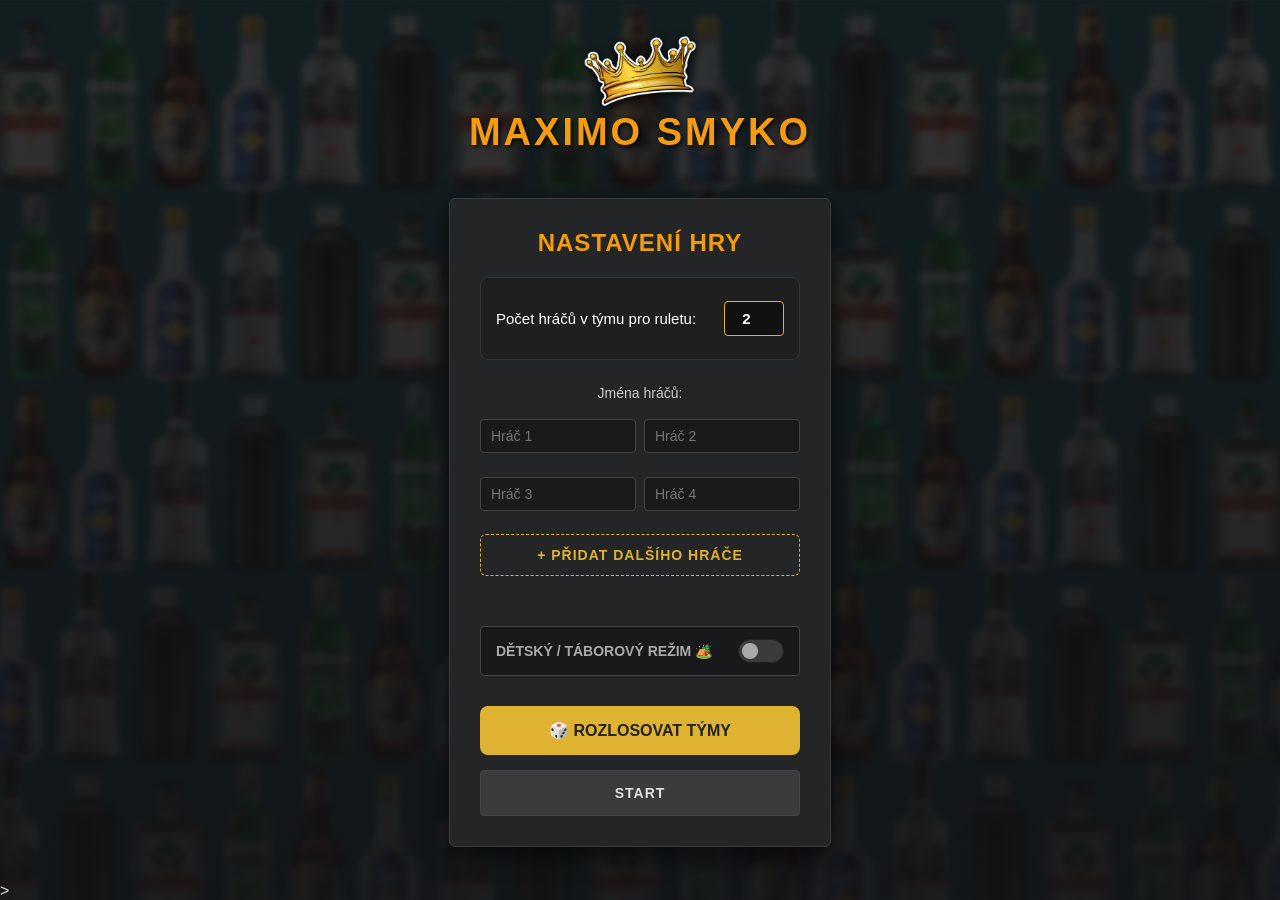
==== commit 7a60cb57: "Refactor winner processing and update UI elements Updated winner announcement and status text. Repla" ====
--- a/ruleta.html
+++ b/ruleta.html
@@ -450,7 +450,7 @@
             requestAnimationFrame(rotate);
         }
 
-        function processWinner(index) {
+       function processWinner(index) {
             const winner = remainingNames[index];
             document.getElementById("winner-text").innerText = winner + "!";
 
@@ -470,8 +470,18 @@
                 document.getElementById("spin-btn").disabled = false;
             } else {
                 document.getElementById("wheel-container").style.display = "none";
-                document.getElementById("status-text").innerText = "Rozlosování dokončeno!";
-            }
+                document.getElementById("status-text").innerText = "Týmy jsou připraveny!";
+                
+                // ZMĚNA: Nahradíme tlačítka dole za jedno velké tlačítko HRÁT
+                const actionBtns = document.querySelector('.action-buttons');
+                actionBtns.innerHTML = `<button class="primary-btn" style="background: #2ed573; color: #111; width: 100%; font-size: 20px; box-shadow: 0 0 20px #2ed573;" onclick="goToGame()">HRÁT V TÝMECH</button>`;
+            }
+        }
+
+        // Nová funkce, která uloží týmy a přesměruje zpět na mapu
+        function goToGame() {
+            sessionStorage.setItem('maximo_teams_ready', JSON.stringify(teams));
+            window.location.href = 'index.html';
         }
 
         function updateStatusText() {
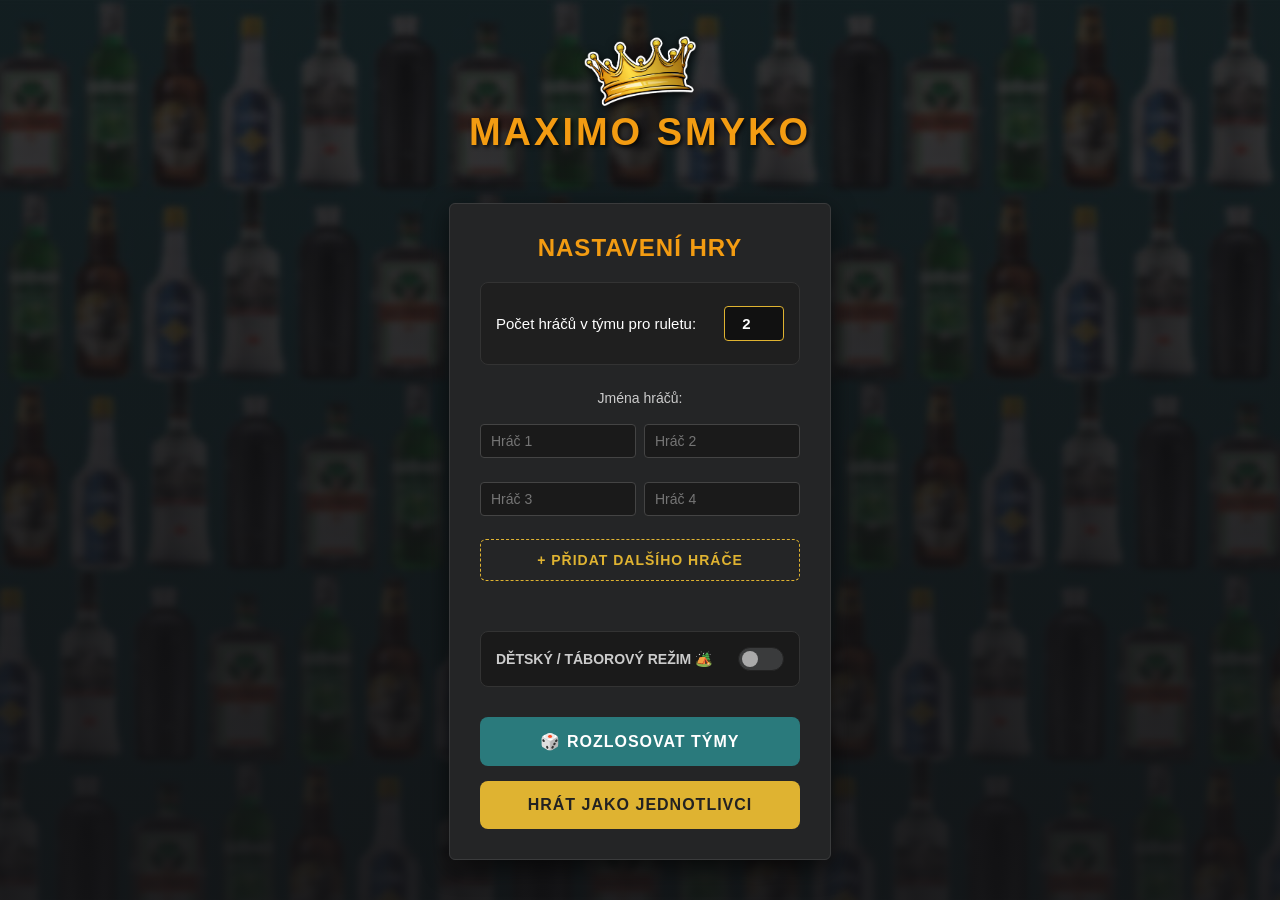
==== commit edee1c27: "Refactor ruleta.html for team creation and UI updates Updated the title and styles for improved UI. " ====
--- a/ruleta.html
+++ b/ruleta.html
@@ -5,7 +5,7 @@
     <meta name="viewport" content="width=device-width, initial-scale=1.0, maximum-scale=1.0, user-scalable=no">
     <meta name="apple-mobile-web-app-capable" content="yes">
     <meta name="apple-mobile-web-app-status-bar-style" content="black-translucent">
-    <title>Maximo smyko - Ruleta</title>
+    <title>Maximo smyko - Tvorba týmů</title>
     <style>
         *, *::before, *::after {
             box-sizing: border-box;
@@ -17,7 +17,7 @@
             background-position: center;
             background-attachment: fixed;
             
-            color: #dddddd;
+            color: #ffffff;
             font-family: 'Segoe UI', Tahoma, Geneva, Verdana, sans-serif;
             display: flex;
             flex-direction: column;
@@ -28,78 +28,27 @@
             padding: 20px;
         }
 
-        /* Vzhled kontejneru sladěný s hlavní hrou */
         .container {
-            background: #252525;
+            background: rgba(10, 20, 22, 0.95);
             padding: 30px;
-            border-radius: 8px;
+            border-radius: 20px;
             text-align: center;
-            max-width: 600px;
+            max-width: 800px;
             width: 100%;
             box-shadow: 0 10px 30px rgba(0,0,0,0.8);
-            border: 1px solid #3d3d3d;
-        }
-
-        h2 {
+            border: 2px solid rgba(212, 175, 55, 0.4);
+            backdrop-filter: blur(5px);
+        }
+
+        #roulette-screen {
             margin-top: 0;
-            margin-bottom: 25px;
-            font-size: 28px;
-            letter-spacing: 1px;
-            color: #f7a800; /* Oranžová z hlavní hry */
-            text-transform: uppercase;
-        }
-
-        .action-buttons {
-            display: flex;
-            justify-content: center;
-            align-items: center;
-            gap: 15px;
-            margin-top: 15px;
-        }
-
-        .primary-btn {
-            background: #dfb331; /* Žlutá z hlavní hry */
-            border: none;
-            padding: 12px 30px;
-            color: #222;
-            font-size: 18px;
-            border-radius: 4px;
-            cursor: pointer;
-            font-weight: bold;
-            text-transform: uppercase;
-            transition: opacity 0.2s;
-        }
-        
-        .primary-btn:hover { opacity: 0.9; }
-
-        .primary-btn:disabled {
-            background: #555;
-            color: #888;
-            cursor: not-allowed;
-            opacity: 1;
-        }
-
-        .secondary-btn {
-            background: #444; /* Tmavá z hlavní hry */
-            border: none;
-            padding: 12px 25px;
-            color: #fff;
-            font-size: 16px;
-            border-radius: 4px;
-            cursor: pointer;
-            font-weight: bold;
-            transition: background 0.2s;
-            text-transform: uppercase;
-            text-decoration: none;
-        }
-
-        .secondary-btn:hover { background: #555; }
+        }
 
         .wheel-wrapper {
             position: relative;
             margin: 0 auto 20px auto;
             width: 100%;
-            max-width: 380px;
+            max-width: 400px;
             display: flex;
             justify-content: center;
             align-items: center;
@@ -109,8 +58,8 @@
             width: 100%;
             height: auto;
             border-radius: 50%;
-            box-shadow: 0 0 30px rgba(0,0,0,0.5);
-            border: 6px solid #1c1c1c;
+            box-shadow: 0 0 40px rgba(212, 175, 55, 0.4);
+            border: 6px solid #1c5253;
             background: #000;
         }
 
@@ -119,7 +68,7 @@
             top: 50%;
             left: 50%;
             transform: translate(-50%, -50%);
-            width: 25%;  
+            width: 20%;  
             max-width: 80px;
             height: auto;
             z-index: 5;
@@ -129,7 +78,7 @@
 
         .pointer {
             position: absolute;
-            top: -15px;
+            top: -18px;
             left: 50%;
             transform: translateX(-50%);
             width: 0; 
@@ -138,25 +87,73 @@
             border-right: 20px solid transparent;
             border-top: 35px solid #ffffff;
             z-index: 10;
-            filter: drop-shadow(0 4px 5px rgba(0,0,0,0.6));
+            filter: drop-shadow(0 5px 5px rgba(0,0,0,0.8));
         }
 
         #status-text {
-            font-size: 20px;
+            font-size: 24px;
             font-weight: bold;
             margin-bottom: 10px;
-            color: #f7a800;
+            color: #ffd700;
+            text-shadow: 0 2px 4px rgba(0,0,0,0.8);
         }
 
         #winner-text {
             height: 40px;
-            font-size: 28px;
+            font-size: 32px;
             font-weight: bold;
-            margin-bottom: 20px;
+            margin-bottom: 25px;
             color: #ffffff;
+            text-shadow: 0 0 15px #d4af37, 0 0 30px #f9a825;
             display: flex;
             justify-content: center;
             align-items: center;
+        }
+
+        .action-buttons {
+            display: flex;
+            justify-content: center;
+            align-items: center;
+            gap: 15px;
+            margin-top: 15px;
+        }
+
+        .primary-btn {
+            background: linear-gradient(90deg, #d4af37, #f9a825);
+            border: none;
+            padding: 15px 40px;
+            color: #111;
+            font-size: 20px;
+            border-radius: 30px;
+            cursor: pointer;
+            font-weight: bold;
+            box-shadow: 0 0 20px rgba(212, 175, 55, 0.6);
+            transition: transform 0.2s, box-shadow 0.2s;
+            text-transform: uppercase;
+            letter-spacing: 1px;
+            white-space: nowrap;
+        }
+
+        .primary-btn:disabled {
+            background: #4a4a4a;
+            color: #888;
+            box-shadow: none;
+            cursor: not-allowed;
+            opacity: 0.6;
+        }
+
+        .secondary-btn {
+            background: rgba(0, 0, 0, 0.6);
+            border: 2px solid #d4af37;
+            padding: 15px 30px;
+            color: #d4af37;
+            font-size: 18px;
+            border-radius: 30px;
+            cursor: pointer;
+            font-weight: bold;
+            transition: all 0.2s;
+            text-transform: uppercase;
+            text-decoration: none;
         }
 
         #teams-display {
@@ -168,24 +165,25 @@
         }
 
         .team-card {
-            background: #1a1a1a;
-            border: 1px solid #444;
-            border-radius: 6px;
+            background: rgba(0, 0, 0, 0.7);
+            border: 2px solid #d4af37;
+            border-radius: 12px;
             padding: 15px;
-            min-width: 130px;
+            min-width: 140px;
             flex: 1 1 40%;
-            max-width: 180px;
+            max-width: 200px;
             text-align: left;
-            box-shadow: 0 4px 10px rgba(0,0,0,0.4);
+            box-shadow: 0 5px 15px rgba(0,0,0,0.5);
         }
 
         .team-card h3 {
             margin: 0 0 10px 0;
-            color: #dfb331;
-            border-bottom: 1px solid #333;
+            color: #ffd700;
+            border-bottom: 2px solid #1c5253;
             padding-bottom: 8px;
-            font-size: 16px;
+            font-size: 18px;
             text-align: center;
+            text-shadow: 0 2px 4px rgba(0,0,0,0.5);
         }
 
         .team-card ul {
@@ -196,28 +194,39 @@
 
         .team-card li {
             margin-bottom: 6px;
-            font-size: 15px;
+            font-size: 16px;
             text-align: center;
-            color: #eee;
+            font-weight: 500;
+        }
+
+        #go-to-game-btn {
+            display: none;
+            margin: 30px auto 0 auto;
+            background: linear-gradient(90deg, #2a7a7c, #3a9a9c);
+            color: white;
+            padding: 18px 40px;
+            font-size: 22px;
         }
 
         @media (max-width: 500px) {
             body { padding: 10px; }
-            .container { padding: 20px; }
-            h2 { font-size: 24px; }
-            #status-text { font-size: 18px; }
-            #winner-text { font-size: 24px; margin-bottom: 15px; }
-            .primary-btn { padding: 12px 20px; font-size: 16px; }
-            .secondary-btn { padding: 12px 15px; font-size: 14px; }
-            .team-card { min-width: 110px; padding: 10px; }
+            .container { padding: 15px; }
+            #status-text { font-size: 20px; }
+            #winner-text { font-size: 26px; margin-bottom: 20px; }
+            .primary-btn { padding: 12px 25px; font-size: 16px; }
+            .secondary-btn { padding: 12px 20px; font-size: 14px; }
+            .action-buttons { gap: 10px; }
+            .team-card { min-width: 120px; padding: 10px; }
+            .team-card h3 { font-size: 16px; }
+            .team-card li { font-size: 15px; }
+            #go-to-game-btn { font-size: 18px; padding: 15px 30px; }
         }
     </style>
 </head>
 <body>
 
-    <div class="container" id="roulette-screen" style="display: none;">
-        <h2>Maximálně smyková ruleta</h2>
-        <div id="status-text">Připravuji losování...</div>
+    <div id="roulette-screen" class="container">
+        <div id="status-text">Točíme pro: Tým 1</div>
         <div id="winner-text"></div>
         
         <div class="wheel-wrapper" id="wheel-container">
@@ -226,10 +235,12 @@
             <canvas id="wheel" width="400" height="400"></canvas>
         </div>
         
-        <div class="action-buttons">
-            <a href="index.html" class="secondary-btn">Zpět do hry</a>
-            <button class="primary-btn" id="spin-btn" onclick="spin()">ZATOČIT</button>
+        <div class="action-buttons" id="spin-actions">
+            <a href="index.html" class="secondary-btn">Zpět</a>
+            <button class="primary-btn" id="spin-btn" onclick="spin()">Zatočit</button>
         </div>
+
+        <button id="go-to-game-btn" class="primary-btn" onclick="goToGame()">🎲 HRÁT V TÝMECH</button>
 
         <div id="teams-display"></div>
     </div>
@@ -246,76 +257,45 @@
         let currentAngle = 0;
         let isSpinning = false;
         
-        // Barvy rulety upravené do tmavých tónů a oranžové z hlavní hry
-        const colors = ["#2a2a2a", "#dfb331", "#1f1f1f", "#d9a128", "#111111", "#c5901b"];
-
-        // --- AUTOMATICKÉ NAČTENÍ JMEN Z HLAVNÍ HRY ---
+        const colors = ["#143a3b", "#d4af37", "#1c5253", "#f9a825", "#0d2728", "#c5a030"];
+
+        // --- NAČTENÍ DAT Z LOCAL STORAGE ---
         window.onload = function() {
-            const storedNames = sessionStorage.getItem('maximo_roulette_names');
-            const storedSize = sessionStorage.getItem('maximo_roulette_size');
-            
-            if (storedNames) {
-                remainingNames = JSON.parse(storedNames);
-                teamSize = parseInt(storedSize) || 2;
-                document.getElementById('roulette-screen').style.display = 'block';
+            const savedNames = localStorage.getItem('maximo_roulette_names');
+            const savedSize = localStorage.getItem('maximo_roulette_size');
+            
+            if (savedNames && savedSize) {
+                remainingNames = JSON.parse(savedNames);
+                teamSize = parseInt(savedSize);
+                
+                if (remainingNames.length < 2) {
+                    alert("Nedostatek jmen pro ruletu.");
+                    window.location.href = 'index.html';
+                    return;
+                }
                 
                 updateStatusText();
                 renderTeamsUI();
                 drawWheel();
             } else {
-                // Pokud sem někdo zabloudí bez zadání jmen, pošleme ho zpět
+                alert("Data se nepodařilo načíst z hlavní stránky.");
                 window.location.href = 'index.html';
             }
         };
 
-        // --- ZVUKOVÝ SYSTÉM (SYNTETIZÁTOR) ---
-        let audioCtx;
-        function initAudio() {
-            if (!audioCtx) {
-                audioCtx = new (window.AudioContext || window.webkitAudioContext)();
-            }
-            if (audioCtx.state === 'suspended') audioCtx.resume();
-        }
-
-        function playClickSound() {
-            if (!audioCtx) return;
-            const bufferSize = audioCtx.sampleRate * 0.05;
-            const buffer = audioCtx.createBuffer(1, bufferSize, audioCtx.sampleRate);
-            const data = buffer.getChannelData(0);
-            for (let i = 0; i < bufferSize; i++) data[i] = Math.random() * 2 - 1;
-            
-            const noise = audioCtx.createBufferSource();
-            noise.buffer = buffer;
-            const filter = audioCtx.createBiquadFilter();
-            filter.type = 'lowpass';
-            filter.frequency.value = 1000;
-            const gainNode = audioCtx.createGain();
-            
-            gainNode.gain.setValueAtTime(0.4, audioCtx.currentTime);
-            gainNode.gain.exponentialRampToValueAtTime(0.01, audioCtx.currentTime + 0.03);
-            
-            noise.connect(filter);
-            filter.connect(gainNode);
-            gainNode.connect(audioCtx.destination);
-            noise.start();
-        }
-
-        // --- TAJNÁ LOGIKA PRO PÁROVÁNÍ ---
-        function normalizeName(name) {
-            return name.toLowerCase().normalize("NFD").replace(/[\u0300-\u036f]/g, "").trim();
-        }
-
         const secretPairs = [
-            ["vasa", "terka"],
+            ["váša", "terka"],
+            ["vaša", "terka"],
+            ["david", "eliška"],
             ["david", "eliska"]
         ];
 
         function isHalfOfAvailablePair(name) {
-            let n = normalizeName(name);
+            let n = name.toLowerCase();
             for (let pair of secretPairs) {
                 let p1 = pair[0], p2 = pair[1];
-                if (n === p1 && remainingNames.some(x => normalizeName(x) === p2)) return true;
-                if (n === p2 && remainingNames.some(x => normalizeName(x) === p1)) return true;
+                if (n === p1 && remainingNames.some(x => x.toLowerCase() === p2)) return true;
+                if (n === p2 && remainingNames.some(x => x.toLowerCase() === p1)) return true;
             }
             return false;
         }
@@ -326,23 +306,31 @@
             let isLastSlot = (currentTeam.length === teamSize - 1);
 
             for (let pair of secretPairs) {
-                let p1 = pair[0], p2 = pair[1];
-                let hasP1 = currentTeam.some(name => normalizeName(name) === p1);
-                let hasP2 = currentTeam.some(name => normalizeName(name) === p2);
-                let p1Available = remainingNames.find(name => normalizeName(name) === p1);
-                let p2Available = remainingNames.find(name => normalizeName(name) === p2);
+                let p1 = pair[0];
+                let p2 = pair[1];
+
+                let hasP1 = currentTeam.some(name => name.toLowerCase() === p1);
+                let hasP2 = currentTeam.some(name => name.toLowerCase() === p2);
+                let p1Available = remainingNames.find(name => name.toLowerCase() === p1);
+                let p2Available = remainingNames.find(name => name.toLowerCase() === p2);
 
                 if (hasP1 && p2Available) targetName = p2Available;
                 if (hasP2 && p1Available) targetName = p1Available;
             }
 
-            if (targetName) return remainingNames.indexOf(targetName);
+            if (targetName) {
+                return remainingNames.indexOf(targetName);
+            }
 
             let validCandidates = remainingNames.map((n, i) => i);
+            
             if (isLastSlot && teamSize >= 2) {
                 validCandidates = validCandidates.filter(i => !isHalfOfAvailablePair(remainingNames[i]));
-                if (validCandidates.length === 0) validCandidates = remainingNames.map((n, i) => i);
-            }
+                if (validCandidates.length === 0) {
+                    validCandidates = remainingNames.map((n, i) => i);
+                }
+            }
+            
             return validCandidates[Math.floor(Math.random() * validCandidates.length)];
         }
 
@@ -361,8 +349,8 @@
                 ctx.arc(radius, radius, radius, startAngle, endAngle);
                 ctx.fillStyle = colors[i % colors.length];
                 ctx.fill();
-                ctx.lineWidth = 1;
-                ctx.strokeStyle = "#000";
+                ctx.lineWidth = 2;
+                ctx.strokeStyle = "#0a1416";
                 ctx.stroke();
 
                 ctx.save();
@@ -370,7 +358,7 @@
                 ctx.rotate(startAngle + sliceAngle / 2);
                 ctx.textAlign = "right";
                 
-                if (colors[i % colors.length].includes("dfb") || colors[i % colors.length].includes("c59") || colors[i % colors.length].includes("d9a")) {
+                if (colors[i % colors.length] === "#d4af37" || colors[i % colors.length] === "#f9a825" || colors[i % colors.length] === "#c5a030") {
                     ctx.fillStyle = "#111111";
                 } else {
                     ctx.fillStyle = "#ffffff";
@@ -389,22 +377,23 @@
             
             ctx.beginPath();
             ctx.arc(radius, radius, 65, 0, 2 * Math.PI);
-            ctx.fillStyle = "#1a1a1a";
+            ctx.fillStyle = "#0a1416";
             ctx.fill();
-            ctx.lineWidth = 2;
-            ctx.strokeStyle = "#dfb331";
+            ctx.lineWidth = 3;
+            ctx.strokeStyle = "#d4af37";
             ctx.stroke();
         }
 
         function easeOutCubic(t, b, c, d) {
-            t /= d; t--; return c * (t * t * t + 1) + b;
+            t /= d;
+            t--;
+            return c * (t * t * t + 1) + b;
         }
 
         function spin() {
             if (isSpinning || remainingNames.length === 0) return;
             isSpinning = true;
             
-            initAudio(); 
             document.getElementById("winner-text").innerText = "Losování...";
             document.getElementById("spin-btn").disabled = true;
 
@@ -415,12 +404,14 @@
             
             let startAngle = currentAngle;
             let endAngle = baseEndAngle;
+            
             let extraSpins = Math.floor(Math.random() * 3) + 4;
-            while(endAngle <= startAngle + (extraSpins * 2 * Math.PI)) endAngle += 2 * Math.PI;
+            while(endAngle <= startAngle + (extraSpins * 2 * Math.PI)) {
+                endAngle += 2 * Math.PI;
+            }
 
             const spinTimeTotal = Math.random() * 1000 + 3500; 
             let startTime = null;
-            let lastSliceIndex = -1; 
 
             function rotate(timestamp) {
                 if (!startTime) startTime = timestamp;
@@ -435,22 +426,13 @@
                 }
                 
                 currentAngle = easeOutCubic(progress, startAngle, endAngle - startAngle, spinTimeTotal);
-                
-                let currentDeg = currentAngle % (2 * Math.PI);
-                let pointerAngle = (3 * Math.PI / 2) - currentDeg;
-                if (pointerAngle < 0) pointerAngle += 2 * Math.PI;
-                let currentSliceIndex = Math.floor(pointerAngle / sliceAngle);
-                
-                if (lastSliceIndex !== -1 && currentSliceIndex !== lastSliceIndex) playClickSound();
-                lastSliceIndex = currentSliceIndex;
-                
                 drawWheel();
                 requestAnimationFrame(rotate);
             }
             requestAnimationFrame(rotate);
         }
 
-       function processWinner(index) {
+        function processWinner(index) {
             const winner = remainingNames[index];
             document.getElementById("winner-text").innerText = winner + "!";
 
@@ -470,18 +452,10 @@
                 document.getElementById("spin-btn").disabled = false;
             } else {
                 document.getElementById("wheel-container").style.display = "none";
-                document.getElementById("status-text").innerText = "Týmy jsou připraveny!";
-                
-                // ZMĚNA: Nahradíme tlačítka dole za jedno velké tlačítko HRÁT
-                const actionBtns = document.querySelector('.action-buttons');
-                actionBtns.innerHTML = `<button class="primary-btn" style="background: #2ed573; color: #111; width: 100%; font-size: 20px; box-shadow: 0 0 20px #2ed573;" onclick="goToGame()">HRÁT V TÝMECH</button>`;
-            }
-        }
-
-        // Nová funkce, která uloží týmy a přesměruje zpět na mapu
-        function goToGame() {
-            sessionStorage.setItem('maximo_teams_ready', JSON.stringify(teams));
-            window.location.href = 'index.html';
+                document.getElementById("spin-actions").style.display = "none";
+                document.getElementById("status-text").innerText = "Rozlosování je kompletní!";
+                document.getElementById("go-to-game-btn").style.display = "block";
+            }
         }
 
         function updateStatusText() {
@@ -517,6 +491,12 @@
                 container.appendChild(card);
             });
         }
+
+        // --- NÁVRAT DO HRY S VYLOSOVANÝMI TÝMY (LOCAL STORAGE) ---
+        function goToGame() {
+            localStorage.setItem('maximo_teams_ready', JSON.stringify(teams));
+            window.location.href = 'index.html';
+        }
     </script>
 </body>
 </html>
